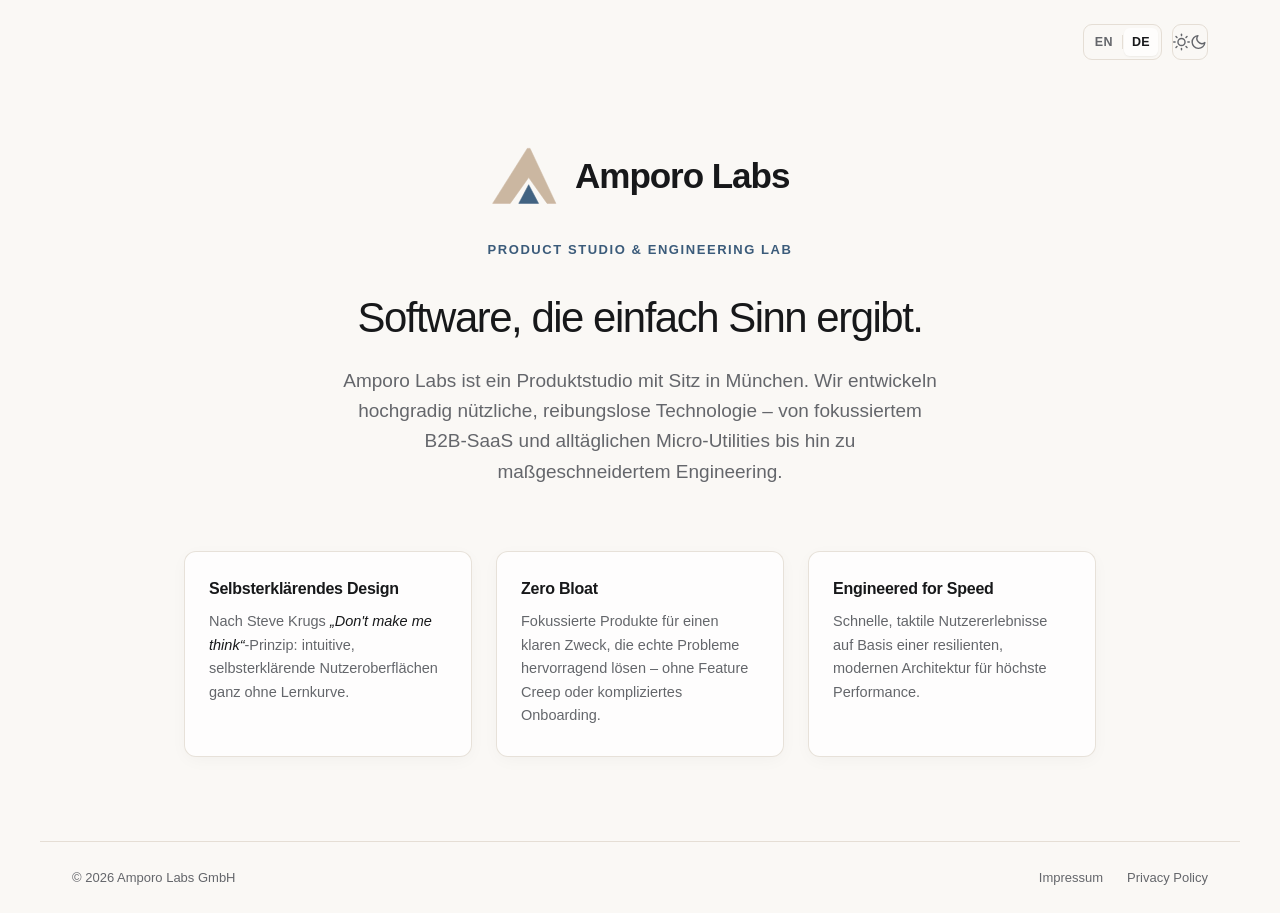
==== de/index.html @ f4546860 "Implement EN/DE multi-language localization - Adds dedicated German pages for landing and impressum." ====
<!doctype html>
<html lang="de">
<head>
  <meta charset="utf-8">
  <meta name="viewport" content="width=device-width, initial-scale=1">
  <meta name="description" content="Amporo Labs GmbH ist ein Produktstudio und Engineering-Lab mit Sitz in München für hochgradig nützliche, reibungslose Technologie.">
  <title>Amporo Labs GmbH — Product Studio &amp; Engineering Lab</title>
  <link rel="alternate" hreflang="en" href="../">
  <link rel="alternate" hreflang="de" href="./">
  <link rel="alternate" hreflang="x-default" href="../">
  <link rel="icon" type="image/svg+xml" href="../favicon.svg">
  <link rel="stylesheet" href="../styles.css">
  <script>
    (function() {
      try {
        var saved = localStorage.getItem('amporo-theme');
        if (saved) document.documentElement.setAttribute('data-theme', saved);
      } catch(e) {}
    })();
  </script>
</head>
<body>
  <header class="site-header landing-header">
    <div class="header-actions">
      <nav class="lang-switcher" aria-label="Sprache">
        <a class="lang-opt" href="../" data-lang="en" aria-label="Switch to English">EN</a>
        <span class="lang-divider" aria-hidden="true"></span>
        <span class="lang-opt is-active" aria-current="true">DE</span>
      </nav>
      <button id="theme-toggle" class="theme-toggle-btn" aria-label="Farbschema wechseln" title="Farbschema wechseln">
        <!-- Sun icon (shown in dark mode) -->
        <svg class="icon-sun" viewBox="0 0 24 24" aria-hidden="true">
          <circle cx="12" cy="12" r="5"></circle>
          <line x1="12" y1="1" x2="12" y2="3"></line>
          <line x1="12" y1="21" x2="12" y2="23"></line>
          <line x1="4.22" y1="4.22" x2="5.64" y2="5.64"></line>
          <line x1="18.36" y1="18.36" x2="19.78" y2="19.78"></line>
          <line x1="1" y1="12" x2="3" y2="12"></line>
          <line x1="21" y1="12" x2="23" y2="12"></line>
          <line x1="4.22" y1="19.78" x2="5.64" y2="18.36"></line>
          <line x1="18.36" y1="5.64" x2="19.78" y2="4.22"></line>
        </svg>
        <!-- Moon icon (shown in light mode) -->
        <svg class="icon-moon" viewBox="0 0 24 24" aria-hidden="true">
          <path d="M21 12.79A9 9 0 1 1 11.21 3 7 7 0 0 0 21 12.79z"></path>
        </svg>
      </button>
    </div>
  </header>

  <main class="landing">
    <section class="hero" aria-labelledby="hero-title">
      <div class="hero-logo-wrap">
        <a class="hero-brand" href="index.html" aria-label="Amporo Labs Startseite">
          <svg class="hero-logo-mark" xmlns="http://www.w3.org/2000/svg" viewBox="0 0 242 232" fill="none" aria-hidden="true">
            <path d="M132 16 L142 16 L236 216 L204 216 L137 122 L70 216 L6 216 Z" fill="#CBB7A1" stroke="#CBB7A1" stroke-width="2" stroke-linejoin="round"/>
            <polygon points="137,148 173,216 101,216" fill="#426382" stroke="#426382" stroke-width="2" stroke-linejoin="round"/>
          </svg>
          <span class="hero-brand-name">Amporo Labs</span>
        </a>
      </div>

      <p class="eyebrow">Product Studio &amp; Engineering Lab</p>
      <h1 id="hero-title">Software, die einfach Sinn ergibt.</h1>
      <p class="intro">Amporo Labs ist ein Produktstudio mit Sitz in München. Wir entwickeln hochgradig nützliche, reibungslose Technologie – von fokussiertem B2B-SaaS und alltäglichen Micro-Utilities bis hin zu maßgeschneidertem Engineering.</p>
    </section>

    <section class="principles" aria-label="Grundprinzipien">
      <article class="principle-card">
        <h2>Selbsterklärendes Design</h2>
        <p>Nach Steve Krugs <em>„Don't make me think“</em>-Prinzip: intuitive, selbsterklärende Nutzeroberflächen ganz ohne Lernkurve.</p>
      </article>
      <article class="principle-card">
        <h2>Zero Bloat</h2>
        <p>Fokussierte Produkte für einen klaren Zweck, die echte Probleme hervorragend lösen – ohne Feature Creep oder kompliziertes Onboarding.</p>
      </article>
      <article class="principle-card">
        <h2>Engineered for Speed</h2>
        <p>Schnelle, taktile Nutzererlebnisse auf Basis einer resilienten, modernen Architektur für höchste Performance.</p>
      </article>
    </section>
  </main>

  <footer class="site-footer">
    <span>© <span id="year"></span> Amporo Labs GmbH</span>
    <nav aria-label="Rechtliches">
      <a href="impressum.html">Impressum</a>
      <a href="../privacy.html">Privacy Policy</a>
    </nav>
  </footer>

  <script src="../site.js"></script>
</body>
</html>
---- styles.css ----
:root {
  color-scheme: light;
  --bg: #FAF8F5;
  --surface: #FFFFFF;
  --ink: #17181A;
  --muted: #64666B;
  --line: #E5DED5;
  --accent: #3B5B7A;
  --accent-hover: #2B455E;
  --accent-subtle: rgba(59, 91, 122, 0.08);
  --sand: #CBB7A1;
  --card-bg: rgba(255, 255, 255, 0.75);
  --card-border: rgba(229, 222, 213, 0.9);
  --card-hover-border: rgba(59, 91, 122, 0.38);
  --card-hover-bg: #FFFFFF;
  --shadow-sm: 0 1px 2px rgba(23, 24, 26, 0.04);
  --shadow-card: 0 4px 18px -2px rgba(28, 25, 23, 0.04);
  --shadow-card-hover: 0 10px 26px -4px rgba(28, 25, 23, 0.08);
  --theme-transition: background-color 0.22s ease, color 0.22s ease, border-color 0.22s ease, box-shadow 0.22s ease;
}

@media (prefers-color-scheme: dark) {
  :root:not([data-theme="light"]) {
    color-scheme: dark;
    --bg: #111214;
    --surface: #191A1E;
    --ink: #EDECE8;
    --muted: #90939A;
    --line: #262930;
    --accent: #6B94BA;
    --accent-hover: #8EB3D6;
    --accent-subtle: rgba(107, 148, 186, 0.12);
    --sand: #CBB7A1;
    --card-bg: rgba(25, 26, 30, 0.7);
    --card-border: rgba(38, 41, 48, 0.85);
    --card-hover-border: rgba(107, 148, 186, 0.4);
    --card-hover-bg: #191A1E;
    --shadow-sm: 0 1px 2px rgba(0, 0, 0, 0.3);
    --shadow-card: 0 4px 18px -2px rgba(0, 0, 0, 0.3);
    --shadow-card-hover: 0 10px 26px -4px rgba(0, 0, 0, 0.45);
  }
}

:root[data-theme="dark"] {
  color-scheme: dark;
  --bg: #111214;
  --surface: #191A1E;
  --ink: #EDECE8;
  --muted: #90939A;
  --line: #262930;
  --accent: #6B94BA;
  --accent-hover: #8EB3D6;
  --accent-subtle: rgba(107, 148, 186, 0.12);
  --sand: #CBB7A1;
  --card-bg: rgba(25, 26, 30, 0.7);
  --card-border: rgba(38, 41, 48, 0.85);
  --card-hover-border: rgba(107, 148, 186, 0.4);
  --card-hover-bg: #191A1E;
  --shadow-sm: 0 1px 2px rgba(0, 0, 0, 0.3);
  --shadow-card: 0 4px 18px -2px rgba(0, 0, 0, 0.3);
  --shadow-card-hover: 0 10px 26px -4px rgba(0, 0, 0, 0.45);
}

:root[data-theme="light"] {
  color-scheme: light;
  --bg: #FAF8F5;
  --surface: #FFFFFF;
  --ink: #17181A;
  --muted: #64666B;
  --line: #E5DED5;
  --accent: #3B5B7A;
  --accent-hover: #2B455E;
  --accent-subtle: rgba(59, 91, 122, 0.08);
  --sand: #CBB7A1;
  --card-bg: rgba(255, 255, 255, 0.75);
  --card-border: rgba(229, 222, 213, 0.9);
  --card-hover-border: rgba(59, 91, 122, 0.38);
  --card-hover-bg: #FFFFFF;
  --shadow-sm: 0 1px 2px rgba(23, 24, 26, 0.04);
  --shadow-card: 0 4px 18px -2px rgba(28, 25, 23, 0.04);
  --shadow-card-hover: 0 10px 26px -4px rgba(28, 25, 23, 0.08);
}

* {
  box-sizing: border-box;
}

html {
  background-color: var(--bg);
  transition: var(--theme-transition);
}

body {
  min-height: 100vh;
  margin: 0;
  color: var(--ink);
  background-color: var(--bg);
  font-family: Inter, ui-sans-serif, -apple-system, BlinkMacSystemFont, "Segoe UI", Roboto, "Helvetica Neue", Arial, sans-serif;
  -webkit-font-smoothing: antialiased;
  -moz-osx-font-smoothing: grayscale;
  transition: var(--theme-transition);
  display: flex;
  flex-direction: column;
}

::selection {
  background-color: var(--accent-subtle);
  color: var(--ink);
}

a {
  color: inherit;
  text-decoration: underline;
  text-decoration-thickness: 1px;
  text-underline-offset: 0.22em;
  transition: color 0.18s ease;
}

a:hover {
  color: var(--accent);
}

/* Site Header */
.site-header {
  width: 100%;
  max-width: 1200px;
  margin: 0 auto;
  padding: 24px 32px;
  display: flex;
  align-items: center;
  justify-content: space-between;
}

.landing-header {
  justify-content: flex-end;
}

.wordmark {
  display: inline-flex;
  align-items: center;
  gap: 12px;
  font-size: 17px;
  font-weight: 650;
  letter-spacing: -0.025em;
  text-decoration: none;
  color: var(--ink);
  transition: opacity 0.18s ease;
}

.wordmark:hover {
  color: var(--ink);
  opacity: 0.85;
}

.wordmark-logo {
  display: block;
  height: 28px;
  width: auto;
}

/* Header Actions */
.header-actions {
  display: flex;
  align-items: center;
  gap: 10px;
}

/* Language Switcher Segmented Control */
.lang-switcher {
  display: inline-flex;
  align-items: center;
  height: 36px;
  box-sizing: border-box;
  background-color: transparent;
  border: 1px solid var(--line);
  border-radius: 9px;
  padding: 3px;
  font-size: 12.5px;
  font-weight: 600;
  letter-spacing: 0.03em;
  line-height: 1;
  user-select: none;
}

.lang-opt {
  display: inline-flex;
  align-items: center;
  justify-content: center;
  height: 100%;
  padding: 0 8px;
  border-radius: 6px;
  text-decoration: none;
  color: var(--muted);
  transition: background-color 0.18s ease, color 0.18s ease, box-shadow 0.18s ease;
}

a.lang-opt:hover {
  color: var(--ink);
  background-color: var(--pill-bg);
}

.lang-opt.is-active {
  color: var(--ink);
  background-color: var(--card-bg);
  box-shadow: 0 1px 2px rgba(27, 26, 23, 0.06);
  cursor: default;
}

.lang-divider {
  width: 1px;
  height: 14px;
  background-color: var(--line);
  margin: 0 1px;
}

/* Theme Toggle Button */
.theme-toggle-btn {
  background: transparent;
  border: 1px solid var(--line);
  color: var(--muted);
  width: 36px;
  height: 36px;
  border-radius: 9px;
  padding: 0;
  cursor: pointer;
  display: inline-flex;
  align-items: center;
  justify-content: center;
  transition: background-color 0.18s ease, color 0.18s ease, border-color 0.18s ease, transform 0.18s ease;
}

.theme-toggle-btn:hover {
  color: var(--ink);
  border-color: var(--accent);
  background-color: var(--card-bg);
  transform: scale(1.04);
}

.theme-toggle-btn:focus-visible {
  outline: 2px solid var(--accent);
  outline-offset: 2px;
}

.theme-toggle-btn svg {
  width: 18px;
  height: 18px;
  display: block;
  fill: none;
  stroke: currentColor;
  stroke-width: 2;
  stroke-linecap: round;
  stroke-linejoin: round;
}

/* Theme Icon Visibility */
.icon-moon { display: block; }
.icon-sun { display: none; }

@media (prefers-color-scheme: dark) {
  :root:not([data-theme="light"]) .icon-moon { display: none; }
  :root:not([data-theme="light"]) .icon-sun { display: block; }
}

:root[data-theme="dark"] .icon-moon { display: none; }
:root[data-theme="dark"] .icon-sun { display: block; }

:root[data-theme="light"] .icon-moon { display: block; }
:root[data-theme="light"] .icon-sun { display: none; }

/* Landing Layout */
.landing {
  flex: 1;
  display: flex;
  flex-direction: column;
  align-items: center;
  justify-content: center;
  gap: 64px;
  padding: 60px 24px 84px;
  width: 100%;
  max-width: 960px;
  margin: 0 auto;
}

.hero {
  width: min(820px, 100%);
  text-align: center;
}

.hero-logo-wrap {
  margin-bottom: clamp(20px, 2.5vw, 34px);
  display: flex;
  justify-content: center;
}

.hero-brand {
  display: inline-flex;
  align-items: center;
  gap: clamp(12px, calc(9.5px + 0.65vw), 22px);
  text-decoration: none;
  color: var(--ink);
  transition: opacity 0.18s ease, transform 0.18s ease;
}

.hero-brand:hover {
  opacity: 0.85;
  transform: translateY(-2px);
}

.hero-logo-mark {
  display: block;
  width: clamp(40px, calc(32px + 2.7vw), 84px);
  height: auto;
  aspect-ratio: 242 / 232;
  flex-shrink: 0;
}

.hero-brand-name {
  font-size: clamp(21px, calc(16.5px + 1.45vw), 44px);
  font-weight: 650;
  letter-spacing: -0.03em;
  line-height: 1.1;
  color: var(--ink);
}

.eyebrow,
.legal-note {
  color: var(--accent);
  font-size: clamp(11.5px, calc(10.5px + 0.25vw), 13px);
  font-weight: 650;
  letter-spacing: 0.12em;
  text-transform: uppercase;
  margin: 0 0 clamp(12px, 1.4vw, 18px);
  display: inline-block;
}

h1 {
  margin: clamp(12px, 1.6vw, 20px) 0 clamp(16px, 2vw, 24px);
  font-size: clamp(28px, calc(24px + 1.4vw), 50px);
  font-weight: 530;
  line-height: 1.12;
  letter-spacing: -0.035em;
  color: var(--ink);
}

.intro {
  width: min(600px, 100%);
  margin: 0 auto;
  color: var(--muted);
  font-size: clamp(16px, calc(15px + 0.35vw), 19px);
  line-height: 1.6;
  font-weight: 400;
}

/* Principles Cards */
.principles {
  width: 100%;
  display: grid;
  grid-template-columns: repeat(3, 1fr);
  gap: 24px;
  text-align: left;
}

.principle-card {
  background: var(--card-bg);
  border: 1px solid var(--card-border);
  border-radius: 12px;
  padding: 28px 24px;
  box-shadow: var(--shadow-card);
  transition: transform 0.22s cubic-bezier(0.16, 1, 0.3, 1), box-shadow 0.22s ease, border-color 0.22s ease, background-color 0.22s ease;
  position: relative;
}

.principle-card:hover {
  transform: translateY(-3px);
  border-color: var(--card-hover-border);
  background-color: var(--card-hover-bg);
  box-shadow: var(--shadow-card-hover);
}

.principle-card h2 {
  margin: 0 0 12px;
  font-size: 16px;
  font-weight: 650;
  letter-spacing: -0.015em;
  color: var(--ink);
}

.principle-card p {
  margin: 0;
  color: var(--muted);
  font-size: 14.5px;
  line-height: 1.62;
}

.principle-card em {
  font-style: italic;
  color: var(--ink);
}

/* Site Footer */
.site-footer {
  width: 100%;
  max-width: 1200px;
  margin: auto auto 0;
  padding: 28px 32px;
  display: flex;
  align-items: center;
  justify-content: space-between;
  border-top: 1px solid var(--line);
  color: var(--muted);
  font-size: 13px;
  transition: var(--theme-transition);
}

.site-footer nav {
  display: flex;
  gap: 24px;
}

.site-footer a {
  text-decoration: none;
  color: var(--muted);
  transition: color 0.18s ease;
}

.site-footer a:hover,
.site-footer a[aria-current="page"] {
  color: var(--accent);
}

/* Legal Pages */
.legal-page {
  width: min(720px, calc(100% - 48px));
  min-height: calc(100vh - 170px);
  margin: 0 auto;
  padding: 56px 0 100px;
  flex: 1;
}

.legal-page .back {
  display: inline-flex;
  align-items: center;
  gap: 6px;
  color: var(--muted);
  font-size: 13.5px;
  text-decoration: none;
  font-weight: 550;
  margin-bottom: 24px;
  transition: color 0.18s ease, transform 0.18s ease;
}

.legal-page .back:hover {
  color: var(--accent);
  transform: translateX(-3px);
}

.legal-page h1 {
  margin: 16px 0 16px;
  font-size: clamp(32px, calc(26px + 1.4vw), 48px);
  letter-spacing: -0.035em;
}

.legal-page .legal-note {
  margin-bottom: clamp(28px, 3.5vw, 44px);
}

.legal-page section {
  padding: 28px 0;
  border-top: 1px solid var(--line);
  transition: border-color 0.22s ease;
}

.legal-page h2 {
  margin: 0 0 12px;
  font-size: 16px;
  font-weight: 650;
  letter-spacing: -0.01em;
  color: var(--ink);
}

.legal-page p {
  margin: 0 0 12px;
  color: var(--muted);
  font-size: 15px;
  line-height: 1.7;
}

.legal-page p:last-child {
  margin-bottom: 0;
}

/* Anti-Scrape Imprint Graphics */
.anti-scrape-img {
  user-select: none;
  -webkit-user-select: none;
  -webkit-user-drag: none;
  pointer-events: none;
}

.anti-scrape-address {
  width: 127.5px;
  height: 67px;
  max-width: 100%;
  margin-top: 4px;
}

.anti-scrape-email {
  width: 174.5px;
  height: 16px;
  max-width: 100%;
  margin-top: 4px;
}

/* Anti-Scrape Light / Dark Switching */
.anti-scrape-dark { display: none; }
.anti-scrape-light { display: block; }

@media (prefers-color-scheme: dark) {
  :root:not([data-theme="light"]) .anti-scrape-light { display: none; }
  :root:not([data-theme="light"]) .anti-scrape-dark { display: block; }
}

:root[data-theme="dark"] .anti-scrape-light { display: none; }
:root[data-theme="dark"] .anti-scrape-dark { display: block; }

:root[data-theme="light"] .anti-scrape-dark { display: none; }
:root[data-theme="light"] .anti-scrape-light { display: block; }

/* Language Suggestion Toast (for German locale visitors on English page) */
.lang-toast {
  position: fixed;
  bottom: 24px;
  right: 24px;
  z-index: 1000;
  display: flex;
  align-items: center;
  gap: 12px;
  background-color: var(--card-bg);
  color: var(--ink);
  border: 1px solid var(--line);
  box-shadow: 0 10px 30px -4px rgba(27, 26, 23, 0.12), 0 4px 10px -2px rgba(27, 26, 23, 0.05);
  border-radius: 9999px;
  padding: 8px 12px 8px 18px;
  font-size: 13.5px;
  font-weight: 500;
  letter-spacing: -0.01em;
  opacity: 0;
  transform: translateY(10px) scale(0.97);
  pointer-events: none;
  transition: opacity 0.28s cubic-bezier(0.16, 1, 0.3, 1), transform 0.28s cubic-bezier(0.16, 1, 0.3, 1);
}

.lang-toast.is-visible {
  opacity: 1;
  transform: translateY(0) scale(1);
  pointer-events: auto;
}

.lang-toast-link {
  text-decoration: none;
  color: var(--ink);
  display: inline-flex;
  align-items: center;
  gap: 6px;
  font-weight: 600;
  transition: color 0.18s ease;
}

.lang-toast-link:hover {
  color: var(--accent);
}

.lang-toast-link span.arrow {
  display: inline-block;
  transition: transform 0.18s ease;
}

.lang-toast-link:hover span.arrow {
  transform: translateX(3px);
}

.lang-toast-close {
  background: transparent;
  border: none;
  padding: 6px;
  border-radius: 50%;
  color: var(--muted);
  cursor: pointer;
  display: inline-flex;
  align-items: center;
  justify-content: center;
  line-height: 1;
  transition: background-color 0.18s ease, color 0.18s ease;
}

.lang-toast-close:hover {
  color: var(--ink);
  background-color: var(--pill-bg);
}

.lang-toast-close svg {
  width: 14px;
  height: 14px;
  display: block;
  stroke: currentColor;
  stroke-width: 2.2;
  stroke-linecap: round;
  stroke-linejoin: round;
  fill: none;
}

/* Responsive Adjustments */
@media (max-width: 768px) {
  .lang-toast {
    left: 16px;
    right: 16px;
    bottom: 16px;
    justify-content: space-between;
    border-radius: 14px;
    padding: 10px 14px 10px 16px;
  }
  .site-header {
    padding: 20px 20px;
  }

  .landing {
    padding: 44px 20px 64px;
    gap: 48px;
  }

  .principles {
    grid-template-columns: 1fr;
    gap: 16px;
  }

  .principle-card {
    padding: 24px 20px;
  }

  .site-footer {
    padding: 24px 20px;
    gap: 16px;
    flex-direction: column;
    align-items: flex-start;
  }

  .site-footer nav {
    gap: 18px;
  }

  .legal-page {
    width: calc(100% - 40px);
    padding: 40px 0 72px;
  }
}

/* Subtle Entrance Animation */
@media (prefers-reduced-motion: no-preference) {
  .hero, .principles, .legal-page {
    animation: fadeInRise 550ms cubic-bezier(0.16, 1, 0.3, 1) both;
  }

  .principles {
    animation-delay: 90ms;
  }

  @keyframes fadeInRise {
    from {
      opacity: 0;
      transform: translateY(12px);
    }
    to {
      opacity: 1;
      transform: translateY(0);
    }
  }
}
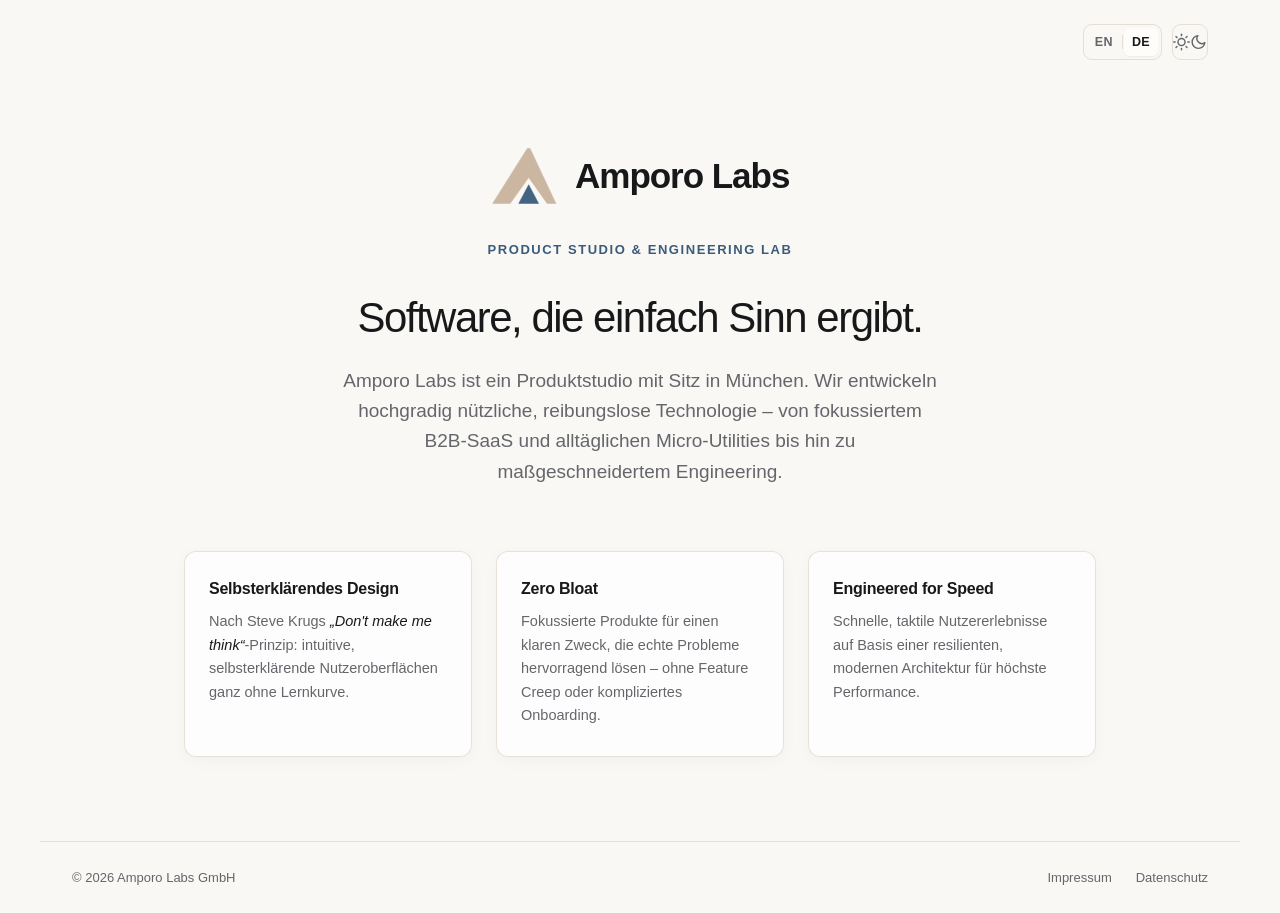
==== commit 8ed67231: "Add German privacy policy and enhance legal section localization - Create `de/datenschutz.html` to p" ====
--- a/de/index.html
+++ b/de/index.html
@@ -85,7 +85,7 @@
     <span>© <span id="year"></span> Amporo Labs GmbH</span>
     <nav aria-label="Rechtliches">
       <a href="impressum.html">Impressum</a>
-      <a href="../privacy.html">Privacy Policy</a>
+      <a href="datenschutz.html">Datenschutz</a>
     </nav>
   </footer>
 
